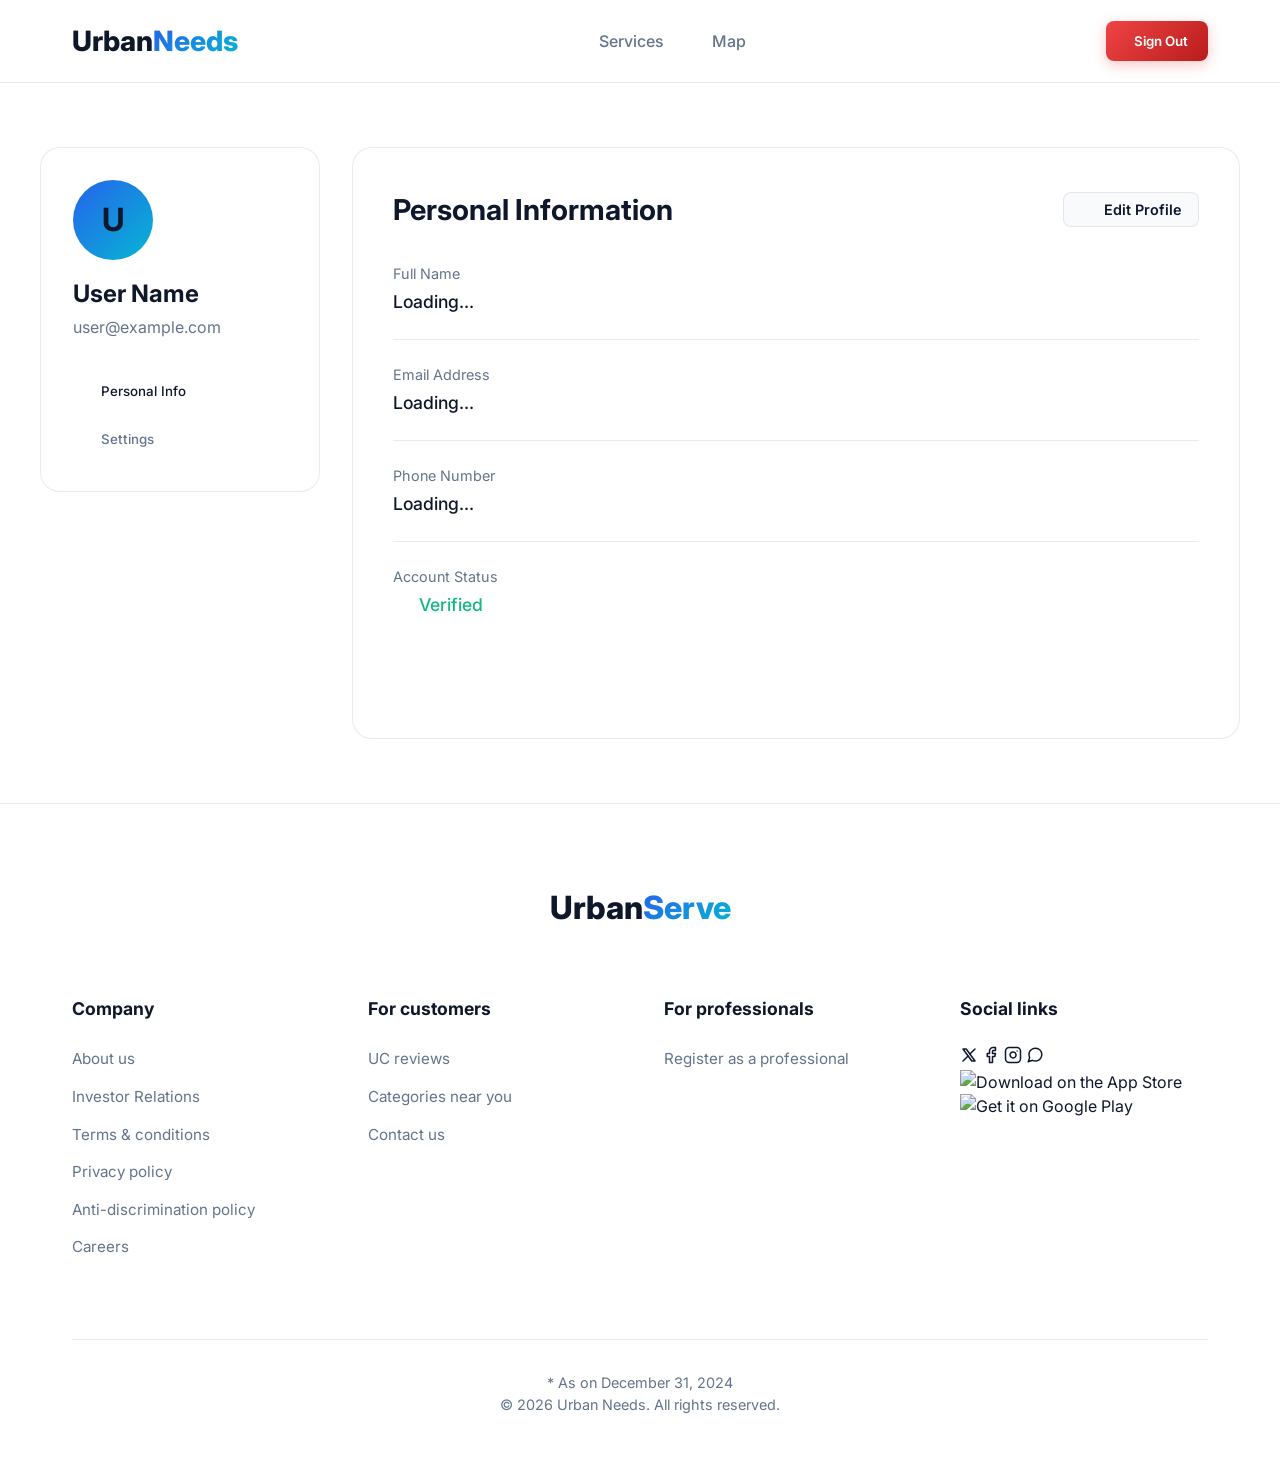
==== dashboard.html @ 0c3d7941 "Add files via upload" ====
<!DOCTYPE html>
<html lang="en">

<head>
    <meta charset="UTF-8">
    <meta name="viewport" content="width=device-width, initial-scale=1.0">
    <title>My Profile | Urban Needs</title>

    <!-- Google Fonts -->
    <link rel="preconnect" href="https://fonts.googleapis.com">
    <link rel="preconnect" href="https://fonts.gstatic.com" crossorigin>
    <link href="https://fonts.googleapis.com/css2?family=Inter:wght@300;400;500;600;700;800&display=swap"
        rel="stylesheet">

    <!-- Icons (Lucide) -->
    <script src="https://unpkg.com/lucide@latest"></script>

    <link rel="stylesheet" href="styles.css">
    <style>
        .dashboard-container {
            display: grid;
            grid-template-columns: 280px 1fr;
            gap: 2rem;
            padding: 4rem 0;
            min-height: 80vh;
        }

        .sidebar {
            background: var(--bg-card);
            border: 1px solid var(--glass-border);
            border-radius: var(--border-radius-lg);
            padding: 2rem;
            height: fit-content;
        }

        .profile-avatar {
            width: 80px;
            height: 80px;
            border-radius: 50%;
            background: var(--gradient-primary);
            display: flex;
            align-items: center;
            justify-content: center;
            font-size: 2rem;
            font-weight: 700;
            margin-bottom: 1rem;
        }

        .sidebar-menu {
            margin-top: 2rem;
            display: flex;
            flex-direction: column;
            gap: 0.5rem;
        }

        .menu-item {
            padding: 0.75rem 1rem;
            border-radius: var(--border-radius-sm);
            color: var(--text-secondary);
            font-weight: 500;
            display: flex;
            align-items: center;
            gap: 0.75rem;
            transition: var(--transition-normal);
        }

        .menu-item:hover,
        .menu-item.active {
            background: rgba(255, 255, 255, 0.05);
            color: var(--text-primary);
        }

        .content-panel {
            background: var(--bg-card);
            border: 1px solid var(--glass-border);
            border-radius: var(--border-radius-lg);
            padding: 2.5rem;
        }

        .info-group {
            margin-bottom: 1.5rem;
            padding-bottom: 1.5rem;
            border-bottom: 1px solid var(--glass-border);
        }

        .info-label {
            color: var(--text-secondary);
            font-size: 0.9rem;
            margin-bottom: 0.25rem;
        }

        .info-value {
            font-size: 1.1rem;
            font-weight: 500;
        }

        @media (max-width: 768px) {
            .dashboard-container {
                grid-template-columns: 1fr;
            }
        }
    </style>
</head>

<body>
    <div id="page-transition" class="page-transition-overlay"></div>
    <!-- Navbar -->
    <nav class="navbar">
        <div class="container flex-between">
            <a href="index.html" class="logo">Urban<span class="text-gradient">Needs</span></a>
            <div class="nav-links">
                <a href="index.html#services" class="nav-link">Services</a>
                <a href="index.html#map-section" class="nav-link"><i data-lucide="map-pin"></i> Map</a>
            </div>
            <div class="actions">
                <button class="btn-danger" onclick="logout()"><i data-lucide="log-out"></i> <span>Sign
                        Out</span></button>
            </div>
        </div>
    </nav>

    <div class="container dashboard-container">
        <!-- Sidebar -->
        <aside class="sidebar">
            <div class="profile-avatar" id="avatar-initial">U</div>
            <h2 class="heading-2" id="profile-name" style="font-size: 1.5rem; margin-bottom:0.2rem;">User Name</h2>
            <p class="text-secondary" id="profile-email-small">user@example.com</p>

            <div class="sidebar-menu">
                <button class="menu-item active" id="menu-info"><i data-lucide="user"></i> Personal Info</button>
                <button class="menu-item" id="menu-settings"><i data-lucide="settings"></i> Settings</button>
            </div>
        </aside>

        <!-- Content -->
        <main class="content-panel">
            <!-- View Profile Section -->
            <div id="profile-view">
                <div class="flex-between" style="margin-bottom: 2rem; align-items: center;">
                    <h2 class="heading-2" style="font-size: 1.8rem; margin: 0;">Personal Information</h2>
                    <button class="btn-secondary" id="open-edit-btn" style="padding: 0.5rem 1rem; font-size: 0.9rem;">
                        <i data-lucide="edit-3" style="width: 16px;"></i> Edit Profile
                    </button>
                </div>

                <div class="info-group">
                    <div class="info-label">Full Name</div>
                    <div class="info-value" id="display-name">Loading...</div>
                </div>

                <div class="info-group">
                    <div class="info-label">Email Address</div>
                    <div class="info-value" id="display-email">Loading...</div>
                </div>

                <div class="info-group">
                    <div class="info-label">Phone Number</div>
                    <div class="info-value" id="display-phone">Loading...</div>
                </div>

                <div class="info-group" style="border: none;">
                    <div class="info-label">Account Status</div>
                    <div class="info-value" style="color: #10b981; display:flex; align-items:center; gap:0.5rem;">
                        <i data-lucide="check-circle" style="width: 18px;"></i> Verified
                    </div>
                </div>
            </div>

            <!-- Edit Profile Section -->
            <div id="settings-view" class="hidden">
                <h2 class="heading-2" style="font-size: 1.8rem; margin-bottom: 2rem;">Edit Profile</h2>
                <form id="edit-profile-form">
                    <div class="input-group" style="margin-bottom: 1.25rem;">
                        <label for="edit-name" class="info-label">Full Name</label>
                        <input type="text" id="edit-name" required>
                    </div>

                    <div class="input-group" style="margin-bottom: 1.25rem;">
                        <label for="edit-email" class="info-label">Email Address</label>
                        <input type="email" id="edit-email" required>
                    </div>

                    <div class="input-group" style="margin-bottom: 2rem;">
                        <label for="edit-phone" class="info-label">Phone Number</label>
                        <input type="tel" id="edit-phone" required pattern="[0-9]{10}" maxlength="10"
                            oninput="this.value = this.value.replace(/[^0-9]/g, '').slice(0, 10);"
                            placeholder="10-digit mobile number">
                    </div>

                    <div style="display: flex; gap: 1rem;">
                        <button type="submit" class="btn-primary">Save Changes</button>
                        <button type="button" class="btn-secondary" id="cancel-edit-btn">Cancel</button>
                    </div>
                </form>
            </div>

            <!-- My Bookings Section -->
            <div id="bookings-view" class="hidden">
                <h2 class="heading-2" style="font-size: 1.8rem; margin-bottom: 2rem;">My Bookings</h2>
                <div class="empty-state" style="text-align: center; padding: 4rem 2rem;">
                    <i data-lucide="calendar-x"
                        style="width: 48px; height: 48px; color: var(--text-secondary); margin-bottom: 1rem;"></i>
                    <p class="text-secondary">You have no upcoming or past bookings.</p>
                </div>
            </div>

            <!-- Saved Services Section -->
            <div id="saved-view" class="hidden">
                <h2 class="heading-2" style="font-size: 1.8rem; margin-bottom: 2rem;">Saved Services</h2>
                <div class="empty-state" style="text-align: center; padding: 4rem 2rem;">
                    <i data-lucide="heart"
                        style="width: 48px; height: 48px; color: var(--text-secondary); margin-bottom: 1rem;"></i>
                    <p class="text-secondary">You haven't saved any services yet.</p>
                </div>
            </div>

            <!-- App Settings Section -->
            <div id="app-settings-view" class="hidden">
                <h2 class="heading-2" style="font-size: 1.8rem; margin-bottom: 2rem;">App Settings</h2>
                <div class="info-group">
                    <div class="flex-between">
                        <div>
                            <div class="info-value">Push Notifications</div>
                            <div class="info-label">Stay updated on your booking status</div>
                        </div>
                        <input type="checkbox" checked style="width: 20px; height: 20px;">
                    </div>
                </div>
                <div class="info-group" style="border: none;">
                    <div class="flex-between">
                        <div>
                            <div class="info-value">Newsletter</div>
                            <div class="info-label">Receive offers and new service alerts</div>
                        </div>
                        <input type="checkbox" style="width: 20px; height: 20px;">
                    </div>
                </div>
            </div>
        </main>
    </div>

    <!-- Footer -->
    <footer class="footer">
        <div class="container">
            <div class="footer-logo-section">
                <a href="#" class="logo" style="font-size: 2rem;">Urban<span class="text-gradient">Serve</span></a>
            </div>

            <div class="footer-grid">
                <div class="footer-col">
                    <h4 class="footer-heading">Company</h4>
                    <ul class="footer-links">
                        <li><a href="#">About us</a></li>
                        <li><a href="#">Investor Relations</a></li>
                        <li><a href="#">Terms & conditions</a></li>
                        <li><a href="#">Privacy policy</a></li>
                        <li><a href="#">Anti-discrimination policy</a></li>
                        <li><a href="#">Careers</a></li>
                    </ul>
                </div>

                <div class="footer-col">
                    <h4 class="footer-heading">For customers</h4>
                    <ul class="footer-links">
                        <li><a href="#">UC reviews</a></li>
                        <li><a href="#">Categories near you</a></li>
                        <li><a href="#">Contact us</a></li>
                    </ul>
                </div>

                <div class="footer-col">
                    <h4 class="footer-heading">For professionals</h4>
                    <ul class="footer-links">
                        <li><a href="#">Register as a professional</a></li>
                    </ul>
                </div>

                <div class="footer-col">
                    <h4 class="footer-heading">Social links</h4>
                    <div class="social-icons">
                        <a href="#" class="social-icon" aria-label="Twitter">
                            <svg xmlns="http://www.w3.org/2000/svg" width="18" height="18" viewBox="0 0 24 24"
                                fill="none" stroke="currentColor" stroke-width="2" stroke-linecap="round"
                                stroke-linejoin="round">
                                <path d="M4 4l11.733 16h4.267l-11.733 -16z" />
                                <path d="M4 20l6.768 -6.768m2.46 -2.46l6.772 -6.772" />
                            </svg>
                        </a>
                        <a href="#" class="social-icon" aria-label="Facebook">
                            <svg xmlns="http://www.w3.org/2000/svg" width="18" height="18" viewBox="0 0 24 24"
                                fill="none" stroke="currentColor" stroke-width="2" stroke-linecap="round"
                                stroke-linejoin="round">
                                <path d="M18 2h-3a5 5 0 0 0-5 5v3H7v4h3v8h4v-8h3l1-4h-4V7a1 1 0 0 1 1-1h3z"></path>
                            </svg>
                        </a>
                        <a href="#" class="social-icon" aria-label="Instagram">
                            <svg xmlns="http://www.w3.org/2000/svg" width="18" height="18" viewBox="0 0 24 24"
                                fill="none" stroke="currentColor" stroke-width="2" stroke-linecap="round"
                                stroke-linejoin="round">
                                <rect x="2" y="2" width="20" height="20" rx="5" ry="5"></rect>
                                <path d="M16 11.37A4 4 0 1 1 12.63 8 4 4 0 0 1 16 11.37z"></path>
                                <line x1="17.5" y1="6.5" x2="17.51" y2="6.5"></line>
                            </svg>
                        </a>
                        <a href="#" class="social-icon" aria-label="WhatsApp">
                            <svg xmlns="http://www.w3.org/2000/svg" width="18" height="18" viewBox="0 0 24 24"
                                fill="none" stroke="currentColor" stroke-width="2" stroke-linecap="round"
                                stroke-linejoin="round">
                                <path
                                    d="M21 11.5a8.38 8.38 0 0 1-.9 3.8 8.5 8.5 0 0 1-7.6 4.7 8.38 8.38 0 0 1-3.8-.9L3 21l1.9-5.7a8.38 8.38 0 0 1-.9-3.8 8.5 8.5 0 0 1 4.7-7.6 8.38 8.38 0 0 1 3.8-.9h.5a8.48 8.48 0 0 1 8 8v.5z">
                                </path>
                            </svg>
                        </a>
                    </div>
                    <div class="app-links">
                        <img src="https://upload.wikimedia.org/wikipedia/commons/3/3c/Download_on_the_App_Store_Badge.svg"
                            alt="Download on the App Store" class="app-badge">
                        <img src="https://upload.wikimedia.org/wikipedia/commons/7/78/Google_Play_Store_badge_EN.svg"
                            alt="Get it on Google Play" class="app-badge">
                    </div>
                </div>
            </div>

            <div class="footer-bottom">
                <p>* As on December 31, 2024</p>
                <p>&copy; 2026 Urban Needs. All rights reserved.</p>
            </div>
        </div>
    </footer>

    <script src="dashboard.js?v=3.0"></script>
</body>

</html>
---- styles.css ----
:root {
  --bg-color: #ffffff;
  --bg-secondary: #f8fafc;
  --bg-card: #ffffff;
  --glass-border: rgba(0, 0, 0, 0.08);
  --text-primary: #0f172a;
  --text-secondary: #64748b;
  --accent-primary: #2563eb;
  --accent-secondary: #3b82f6;
  --gradient-primary: linear-gradient(135deg, var(--accent-primary) 0%, #06b6d4 100%);
  --border-radius-lg: 20px;
  --border-radius-md: 12px;
  --border-radius-sm: 8px;
  --shadow-card: 0 10px 30px -10px rgba(0, 0, 0, 0.08);
  --glass-backdrop: blur(16px);
  --transition-normal: 0.3s cubic-bezier(0.4, 0, 0.2, 1);
}

body.dark-mode {
  --bg-color: #0f172a;
  --bg-secondary: #1e293b;
  --bg-card: #1e293b;
  --glass-border: rgba(255, 255, 255, 0.1);
  --text-primary: #f8fafc;
  --text-secondary: #94a3b8;
  --shadow-card: 0 10px 30px -10px rgba(0, 0, 0, 0.5);
}

* { margin: 0; padding: 0; box-sizing: border-box; }

body {
  font-family: 'Inter', system-ui, sans-serif;
  background-color: var(--bg-color);
  color: var(--text-primary);
  line-height: 1.5;
  transition: background-color 0.4s ease, color 0.4s ease;
  overflow-x: hidden; /* Prevent horizontal scroll globally */
  width: 100%;
}

a { text-decoration: none; color: inherit; }
button { cursor: pointer; border: none; background: none; font-family: inherit; }

.container { max-width: 1200px; margin: 0 auto; padding: 0 2rem; }
.flex-between { display: flex; align-items: center; justify-content: space-between; }
.grid-auto { display: grid; grid-template-columns: repeat(auto-fill, minmax(320px, 1fr)); gap: 2rem; }
.text-gradient { background: var(--gradient-primary); -webkit-background-clip: text; -webkit-text-fill-color: transparent; }
.text-secondary { color: var(--text-secondary); }
.bg-secondary { background-color: var(--bg-secondary); }
.heading-1 { font-size: clamp(3rem, 6vw, 4.5rem); font-weight: 800; line-height: 1.1; margin-bottom: 1.5rem; }
.heading-2 { font-size: clamp(2rem, 4vw, 2.8rem); font-weight: 700; margin-bottom: 0.5rem; }
.section { padding: 6rem 0; }
.section-header { text-align: center; margin-bottom: 4rem; }
.hidden { display: none !important; }

/* Buttons */
.btn-primary {
  background: var(--gradient-primary); color: white; padding: 0.875rem 1.75rem;
  border-radius: var(--border-radius-sm); font-weight: 600; display: flex; align-items: center; gap: 0.5rem;
  transition: var(--transition-normal); box-shadow: 0 4px 14px rgba(37, 99, 235, 0.39);
}
.btn-primary:hover { transform: translateY(-2px); box-shadow: 0 6px 20px rgba(37, 99, 235, 0.5); }

.btn-danger {
  background: linear-gradient(135deg, #ef4444 0%, #b91c1c 100%);
  color: white; padding: 0.75rem 1.25rem;
  border-radius: var(--border-radius-sm); font-weight: 600; display: flex; align-items: center; gap: 0.5rem;
  transition: var(--transition-normal); box-shadow: 0 4px 14px rgba(239, 68, 68, 0.3);
}
.btn-danger:hover { transform: translateY(-2px); box-shadow: 0 6px 20px rgba(239, 68, 68, 0.4); }

.btn-secondary {
  background: var(--bg-secondary); color: var(--text-primary); padding: 0.75rem 1.25rem;
  border-radius: var(--border-radius-sm); font-weight: 600; display: flex; align-items: center; gap: 0.5rem;
  border: 1px solid var(--glass-border); transition: var(--transition-normal);
}
.btn-secondary:hover { background: var(--glass-border); }

.icon-btn { color: var(--text-secondary); display: flex; align-items: center; justify-content: center; transition: 0.3s; }
.icon-btn:hover { color: var(--text-primary); }

/* Navbar */
.navbar {
  position: sticky; top: 0; z-index: 100;
  background: rgba(var(--bg-color), 0.85); backdrop-filter: var(--glass-backdrop);
  border-bottom: 1px solid var(--glass-border); padding: 1.25rem 0;
  transition: background-color 0.4s ease, border-color 0.4s ease;
}
.logo { font-size: 1.75rem; font-weight: 800; }
.nav-links { display: flex; gap: 2.5rem; align-items: center; }
.nav-link { color: var(--text-secondary); font-weight: 500; display: flex; align-items: center; gap: 0.5rem; }
.nav-link:hover { color: var(--text-primary); }
.actions { display: flex; gap: 1.5rem; align-items: center; }

/* Hero */
.hero { padding: 8rem 0 6rem; min-height: 80vh; display: flex; align-items: center; }
.hero-content { text-align: center; max-width: 900px; margin: 0 auto; }
.hero-subtitle { font-size: 1.25rem; color: var(--text-secondary); margin-bottom: 4rem; max-width: 600px; margin-left: auto; margin-right: auto; }

/* Search Card */
.smart-search-card {
  background: var(--bg-card); border: 1px solid var(--glass-border); border-radius: var(--border-radius-lg);
  padding: 2rem; box-shadow: var(--shadow-card);
  transition: background-color 0.4s ease, border-color 0.4s ease;
}
.search-grid { display: grid; grid-template-columns: 1fr 1fr auto; gap: 1.5rem; align-items: flex-end; }
.input-group { text-align: left; display: flex; flex-direction: column; gap: 0.5rem; }
.input-group label { font-size: 0.9rem; font-weight: 500; color: var(--text-secondary); }
.input-group select, .input-group input {
  width: 100%; background: var(--bg-secondary); border: 1px solid var(--glass-border);
  color: var(--text-primary); padding: 1rem 1.25rem; border-radius: var(--border-radius-sm); font-size: 1rem;
}
.search-submit { height: 54px; justify-content: center; }

/* Service Card */
.service-card {
  background: var(--bg-card); border: 1px solid var(--glass-border); border-radius: var(--border-radius-lg);
  overflow: hidden; transition: var(--transition-normal); box-shadow: var(--shadow-card); display: flex; flex-direction: column;
}
.service-card:hover { transform: translateY(-8px); border-color: var(--accent-primary); }
.card-image { position: relative; height: 200px; overflow: hidden; }
.card-image img { width: 100%; height: 100%; object-fit: cover; transition: var(--transition-normal); }
.service-card:hover .card-image img { transform: scale(1.05); }

.fav-btn {
    position: absolute; top: 1rem; right: 1rem;
    width: 36px; height: 36px; border-radius: 50%;
    background: rgba(255, 255, 255, 0.9);
    display: flex; align-items: center; justify-content: center;
    color: #94a3b8; box-shadow: 0 2px 10px rgba(0,0,0,0.1);
    transition: 0.3s cubic-bezier(0.175, 0.885, 0.32, 1.275); z-index: 5;
}
.fav-btn:hover { transform: scale(1.1); background: white; }
.fav-btn.active { color: #ef4444; animation: favPop 0.4s ease; }
.fav-btn.active svg, .fav-btn.active i { fill: #ef4444 !important; }
.fav-btn i { transition: all 0.3s ease; width: 20px; height: 20px; }

@keyframes favPop {
    0% { transform: scale(1); }
    50% { transform: scale(1.4); }
    100% { transform: scale(1.1); }
}

.card-content { padding: 1.5rem; flex-grow: 1; display: flex; flex-direction: column; }
.card-title { font-size: 1.25rem; margin-bottom: 0.5rem; }
.card-rating { display: flex; align-items: center; gap: 0.4rem; font-size: 0.9rem; font-weight: 600; margin-bottom: 1rem; }
.card-rating i { color: var(--accent-secondary); }
.card-location { display: flex; align-items: center; gap: 0.5rem; color: var(--text-secondary); font-size: 0.9rem; margin-bottom: 1.5rem; }
.card-footer { margin-top: auto; display: flex; justify-content: space-between; align-items: center; padding-top: 1.25rem; border-top: 1px solid var(--glass-border); }
.card-price { font-size: 0.9rem; color: var(--text-secondary); }
.card-price span { font-size: 1.25rem; font-weight: 700; color: var(--text-primary); }
.book-btn { background: rgba(37, 99, 235, 0.05); border: 1px solid var(--accent-primary); color: var(--accent-primary); padding: 0.5rem 1.25rem; border-radius: var(--border-radius-sm); font-weight: 500; }
.service-card:hover .book-btn { background: var(--gradient-primary); color: white; }

/* Map */
.map-container { height: 500px; width: 100%; border-radius: var(--border-radius-lg); border: 1px solid var(--glass-border); z-index: 1; }

/* Search Overlay */
.search-overlay {
  position: fixed; inset: 0; z-index: 3000; background: rgba(255, 255, 255, 0.92); backdrop-filter: blur(20px);
  display: flex; align-items: flex-start; justify-content: center; padding-top: 10vh; transition: opacity 0.25s ease;
}
body.dark-mode .search-overlay { background: rgba(15, 23, 42, 0.92); }
.search-overlay.hidden { opacity: 0; pointer-events: none; }
.search-overlay-inner { width: 100%; max-width: 680px; padding: 0 1.5rem; }
.search-bar-wrap { display: flex; align-items: center; gap: 1rem; background: var(--bg-card); border: 1.5px solid var(--accent-primary); border-radius: var(--border-radius-lg); padding: 1rem 1.5rem; }
.search-overlay-input { flex: 1; border: none; background: transparent; font-size: 1.2rem; color: var(--text-primary); outline: none; }
.search-results { margin-top: 1rem; display: flex; flex-direction: column; gap: 0.75rem; max-height: 60vh; overflow-y: auto; }
.search-result-item { display: flex; align-items: center; gap: 1rem; background: var(--bg-card); border: 1px solid var(--glass-border); border-radius: var(--border-radius-md); padding: 0.875rem 1.25rem; cursor: pointer; transition: 0.2s; }
.search-result-item:hover { border-color: var(--accent-primary); transform: translateX(4px); }
.search-result-img { width: 56px; height: 56px; border-radius: var(--border-radius-sm); object-fit: cover; }
.search-result-info { flex: 1; }
.search-result-name { font-weight: 600; font-size: 1rem; }

/* Auth Modal */
.modal-overlay { position: fixed; inset: 0; background: rgba(255,255,255,0.85); backdrop-filter: blur(16px); display: flex; align-items: center; justify-content: center; z-index: 2000; transition: 0.3s; }
body.dark-mode .modal-overlay { background: rgba(15,23,42,0.85); }
.modal-overlay.hidden { opacity: 0; pointer-events: none; }
.modal-container { background: var(--bg-card); border: 1px solid var(--glass-border); border-radius: var(--border-radius-lg); padding: 2.5rem; width: 100%; max-width: 450px; position: relative; }
.modal-close { position: absolute; top: 1.5rem; right: 1.5rem; }
.auth-tabs { display: flex; margin-bottom: 2rem; border-bottom: 1px solid var(--glass-border); }
.auth-tab { flex: 1; padding: 1rem; font-size: 1.1rem; font-weight: 600; color: var(--text-secondary); border-bottom: 2px solid transparent; transition: 0.3s; }
.auth-tab.active { color: var(--accent-primary); border-bottom-color: var(--accent-primary); }
.auth-form { display: none; }
.auth-form.active { display: block; }

/* Categories Scroller */
.categories-scroll { display: flex; gap: 1rem; overflow-x: auto; padding-bottom: 1rem; scrollbar-width: none; }
.categories-scroll::-webkit-scrollbar { display: none; }
.category-pill { display: flex; align-items: center; gap: 0.5rem; padding: 0.75rem 1.25rem; border-radius: 100px; background: var(--bg-card); border: 1px solid var(--glass-border); color: var(--text-primary); font-weight: 500; white-space: nowrap; transition: 0.2s; }
.category-pill:hover, .category-pill.active { border-color: var(--accent-primary); background: rgba(37, 99, 235, 0.05); color: var(--accent-primary); }
.category-pill i { width: 18px; height: 18px; }

/* Offers Section */
.offers-grid { display: grid; grid-template-columns: repeat(auto-fit, minmax(300px, 1fr)); gap: 2rem; }
.offer-card { border-radius: var(--border-radius-lg); padding: 2.5rem 2rem; position: relative; overflow: hidden; display: flex; align-items: center; box-shadow: var(--shadow-card); transition: transform 0.3s; }
.offer-card:hover { transform: translateY(-5px); }
.offer-content { position: relative; z-index: 2; max-width: 80%; }

/* Booking Modal */
.time-slots { display: grid; grid-template-columns: 1fr 1fr; gap: 1rem; }
.time-slot { padding: 0.875rem; border: 1px solid var(--glass-border); border-radius: var(--border-radius-sm); background: var(--bg-secondary); color: var(--text-primary); font-weight: 500; transition: 0.2s; }
.time-slot:hover, .time-slot.selected { border-color: var(--accent-primary); background: rgba(37, 99, 235, 0.05); color: var(--accent-primary); }

.success-icon-wrap {
    width: 120px; height: 120px; margin: 0 auto 2rem;
    background: #10b981; border-radius: 50%;
    display: flex; align-items: center; justify-content: center;
    box-shadow: 0 0 0 0 rgba(16, 185, 129, 0.4);
    animation: gpayPulse 2s infinite, gpayPop 0.8s cubic-bezier(0.34, 1.56, 0.64, 1) forwards;
    position: relative;
}
.success-icon-wrap i { color: white; width: 70px; height: 70px; transform: scale(0); animation: gpayCheck 0.5s 0.4s cubic-bezier(0.34, 1.56, 0.64, 1) forwards; }

.success-bg-glow {
    position: absolute; width: 100%; height: 100%;
    background: rgba(16, 185, 129, 0.2);
    border-radius: 50%; z-index: -1;
    animation: gpayGlow 2s infinite;
}

@keyframes gpayPulse {
    0% { box-shadow: 0 0 0 0 rgba(16, 185, 129, 0.6); }
    70% { box-shadow: 0 0 0 30px rgba(16, 185, 129, 0); }
    100% { box-shadow: 0 0 0 0 rgba(16, 185, 129, 0); }
}
@keyframes gpayPop {
    0% { transform: scale(0.5); opacity: 0; }
    100% { transform: scale(1); opacity: 1; }
}
@keyframes gpayCheck {
    0% { transform: scale(0) rotate(-45deg); }
    100% { transform: scale(1) rotate(0deg); }
}
@keyframes gpayGlow {
    0%, 100% { transform: scale(1); opacity: 0.5; }
    50% { transform: scale(1.5); opacity: 0; }
}

/* Footer Styles */
.footer { padding: 5rem 0 3rem; background: var(--bg-card); border-top: 1px solid var(--glass-border); }
.footer-logo-section { text-align: center; margin-bottom: 4rem; }
.footer-grid { display: grid; grid-template-columns: repeat(auto-fit, minmax(200px, 1fr)); gap: 3rem; }
.footer-heading { font-size: 1.1rem; font-weight: 700; margin-bottom: 1.5rem; color: var(--text-primary); }
.footer-links { list-style: none; display: flex; flex-direction: column; gap: 0.8rem; }
.footer-links a { color: var(--text-secondary); transition: 0.2s; font-size: 0.95rem; }
.footer-links a:hover { color: var(--accent-primary); transform: translateX(5px); display: inline-block; }
.footer-bottom { margin-top: 5rem; padding-top: 2rem; border-top: 1px solid var(--glass-border); text-align: center; color: var(--text-secondary); font-size: 0.9rem; }

/* Responsive */
@media (max-width: 992px) {
  .container { padding: 0 1.5rem; }
  .search-grid { grid-template-columns: 1fr; }
  .nav-links { display: none; }
}

@media (max-width: 768px) {
  .heading-1 { font-size: 2rem; }
  .heading-2 { font-size: 1.6rem; }
  .hero { padding: 3rem 0; text-align: center; }
  .hero-subtitle { font-size: 1rem; margin-bottom: 2rem; }
  
  .smart-search-card { padding: 1.5rem; }
  .search-grid { grid-template-columns: 1fr; gap: 1rem; }
  .input-group label { font-size: 0.85rem; }
  .search-submit { width: 100%; height: 50px; }

  .navbar { padding: 0.75rem 0; }
  .logo { font-size: 1.3rem; }
  .actions { gap: 0.5rem; }
  
  .grid-auto { grid-template-columns: 1fr; gap: 1.5rem; }
  .categories-scroll { margin: 0 -1.5rem; padding: 0.5rem 1.5rem 1.5rem; }
  
  .offers-grid { grid-template-columns: 1fr; gap: 1.25rem; }
  .offer-card { padding: 1.5rem; }
  .offer-card h3 { font-size: 1.6rem; }
  
  /* Modals Fix for Mobile */
  .modal-container { width: 90%; max-width: 90vw; padding: 1.5rem; margin: auto; }
  .booking-container { max-height: 90vh; overflow-y: auto; }
  .time-slots { grid-template-columns: 1fr 1fr; gap: 0.5rem; }
  
  .search-overlay-inner { width: 95%; padding: 0 1rem; }
  .search-bar-wrap { padding: 0.75rem 1rem; }
  .search-overlay-input { font-size: 1rem; }
  
  .map-container { height: 300px; }

  /* Dashboard Mobile */
  .dashboard-container { grid-template-columns: 1fr; gap: 1.5rem; padding: 2rem 0; }
  .sidebar { padding: 1.5rem; text-align: center; }
  .profile-avatar { margin: 0 auto 1rem; }
  .sidebar-menu { flex-direction: row; overflow-x: auto; padding-bottom: 0.5rem; scrollbar-width: none; }
  .sidebar-menu::-webkit-scrollbar { display: none; }
  .menu-item { white-space: nowrap; padding: 0.6rem 1rem; font-size: 0.9rem; }
  .content-panel { padding: 1.5rem; }

  #logout-btn { padding: 0.5rem 0.8rem; font-size: 0.8rem; gap: 0.3rem; }
  #logout-btn span { display: none; }

  .footer { padding: 3rem 0 2rem; }
  .footer-grid { grid-template-columns: repeat(3, 1fr); text-align: left; gap: 1rem; }
  .footer-logo-section { margin-bottom: 2rem; text-align: left; }
  .footer-bottom { margin-top: 3rem; padding-top: 1.5rem; text-align: left; }
}

@media (max-width: 480px) {
  .heading-1 { font-size: 1.8rem; }
  .heading-2 { font-size: 1.4rem; }
  .logo { font-size: 1.2rem; }
  .hero { padding: 2rem 0; }
}

/* Final Polish & Global Utilities */
.hidden { display: none !important; }

body.dark-mode .sidebar { background: var(--bg-card); border-right: 1px solid var(--glass-border); }
body.dark-mode .menu-item:hover { background: rgba(255, 255, 255, 0.05); }
body.dark-mode .info-group { border-color: rgba(255, 255, 255, 0.1); }
body.dark-mode input, body.dark-mode select { background: var(--bg-secondary); border-color: var(--glass-border); color: var(--text-primary); }
body.dark-mode .modal-container { background: var(--bg-card); border-color: var(--glass-border); }

/* Loading Overlay */
#loading-overlay {
    position: fixed; top: 0; left: 0; width: 100%; height: 100%;
    background: var(--bg-primary); z-index: 9999;
    display: flex; align-items: center; justify-content: center;
    transition: opacity 1s cubic-bezier(0.4, 0, 0.2, 1), visibility 1s;
    backdrop-filter: blur(20px);
}
#loading-overlay.fade-out { 
    opacity: 0; 
    visibility: hidden; 
    pointer-events: none; 
}

.loader-content { text-align: center; }
.loader-spinner {
    width: 60px; height: 60px; margin: 0 auto 1.5rem;
    border: 4px solid var(--glass-border);
    border-top: 4px solid var(--accent-primary);
    border-radius: 50%;
    animation: spin 1s linear infinite;
}
.loader-text {
    font-size: 2rem; font-weight: 800; letter-spacing: -1px;
    background: var(--gradient-primary); -webkit-background-clip: text; -webkit-text-fill-color: transparent;
    animation: pulse 2s infinite;
}

@keyframes spin { 0% { transform: rotate(0deg); } 100% { transform: rotate(360deg); } }

/* Notifications */
#notification-container {
    position: fixed; top: 2rem; right: 2rem; z-index: 10000;
    display: flex; flex-direction: column; gap: 1rem;
}
.welcome-toast {
    background: var(--bg-card); border: 1px solid var(--glass-border);
    padding: 1rem 2rem; border-radius: var(--border-radius-md);
    box-shadow: var(--shadow-lg); backdrop-filter: blur(20px);
    display: flex; align-items: center; gap: 1rem;
    transform: translateX(120%); transition: transform 0.5s cubic-bezier(0.175, 0.885, 0.32, 1.275);
}
.welcome-toast.show { transform: translateX(0); }
.welcome-toast i { color: var(--accent-primary); }

/* --- MOBILE RESPONSIVENESS (PHONES) --- */
@media (max-width: 768px) {
    /* Navbar Polish */
    .navbar .container { padding: 0.5rem 1rem; }
    .nav-links { display: none; } /* Hide secondary links */
    .actions { gap: 0.5rem; }
    .actions .icon-btn:not(#theme-toggle) { display: none; } /* Hide extra icons to save space */
    .btn-primary { padding: 0.6rem 1rem; font-size: 0.9rem; }

    /* Hero Polish */
    .hero { padding: 4rem 0 2rem; min-height: auto; }
    .heading-1 { font-size: 2.25rem !important; line-height: 1.2; }
    .hero-subtitle { font-size: 1rem; margin-bottom: 2rem; }

    /* Search Card Polish */
    .smart-search-card { padding: 1.5rem; margin: 0 1rem; }
    .search-grid { grid-template-columns: 1fr; gap: 1rem; }
    .search-btn-hero { width: 100%; margin-top: 1rem; }

    /* Notification Polish */
    #notification-container {
        top: auto; bottom: 2rem; left: 1rem; right: 1rem;
        align-items: center;
    }
    .welcome-toast {
        width: 100%; max-width: none;
        transform: translateY(150%);
        padding: 0.75rem 1rem;
    }
    .welcome-toast.show { transform: translateY(0); }

    /* Modal Polish */
    .modal-content { width: 95%; padding: 1.5rem; margin: 10% auto; }
    .booking-step h4 { font-size: 1.25rem; }

    /* Service Cards Polish */
    .services-grid { grid-template-columns: 1fr; gap: 1.5rem; }
    .container { padding: 0 1.25rem; }

    /* Dashboard Mobile Polish */
    .dashboard-container { flex-direction: column; padding: 1rem; }
    .dashboard-sidebar { width: 100%; margin-bottom: 2rem; border-right: none; border-bottom: 1px solid var(--glass-border); padding-bottom: 1rem; }
    .sidebar-menu { 
        display: flex; overflow-x: auto; gap: 1rem; padding-bottom: 0.5rem; 
        scroll-behavior: smooth; -webkit-overflow-scrolling: touch; 
    }
    .menu-item { margin-bottom: 0; white-space: nowrap; padding: 0.5rem 1rem; }
    .dashboard-content { padding: 0; }
    .profile-header { flex-direction: column; text-align: center; gap: 1.5rem; }
    .profile-info { align-items: center; }

    /* Faster Transitions for Mobile Snappiness */
    .page-transition-overlay { transition-duration: 0.3s; }
    .modal-content { transition-duration: 0.3s; }
}

html { scroll-behavior: smooth; }

/* Page Transition Overlay */
.page-transition-overlay {
    position: fixed; top: 0; left: 0; width: 100%; height: 100%;
    background: var(--bg-primary); z-index: 10001;
    opacity: 0; visibility: hidden;
    transition: opacity 0.5s ease, visibility 0.5s;
}
.page-transition-overlay.active { opacity: 1; visibility: visible; }

/* Enhanced Modal Animations */
.modal {
    transition: opacity 0.4s ease, visibility 0.4s;
    backdrop-filter: blur(0px);
}
.modal.active { backdrop-filter: blur(10px); }

.modal-content {
    transform: translateY(20px) scale(0.95);
    transition: transform 0.4s cubic-bezier(0.175, 0.885, 0.32, 1.275), opacity 0.4s;
}
.modal:not(.hidden) .modal-content {
    transform: translateY(0) scale(1);
    opacity: 1;
}

/* Fluid Hover Effects */
.btn-primary, .icon-btn, .service-card, .menu-item {
    transition: all 0.3s cubic-bezier(0.4, 0, 0.2, 1);
}

/* Landing Page Animations */
.reveal {
    opacity: 0;
    transform: translateY(30px);
    transition: opacity 1.2s cubic-bezier(0.4, 0, 0.2, 1), transform 1.2s cubic-bezier(0.4, 0, 0.2, 1);
}
.reveal.active {
    opacity: 1;
    transform: translateY(0);
}

.stagger-1 { transition-delay: 0.2s; }
.stagger-2 { transition-delay: 0.4s; }
.stagger-3 { transition-delay: 0.6s; }
.stagger-4 { transition-delay: 0.8s; }
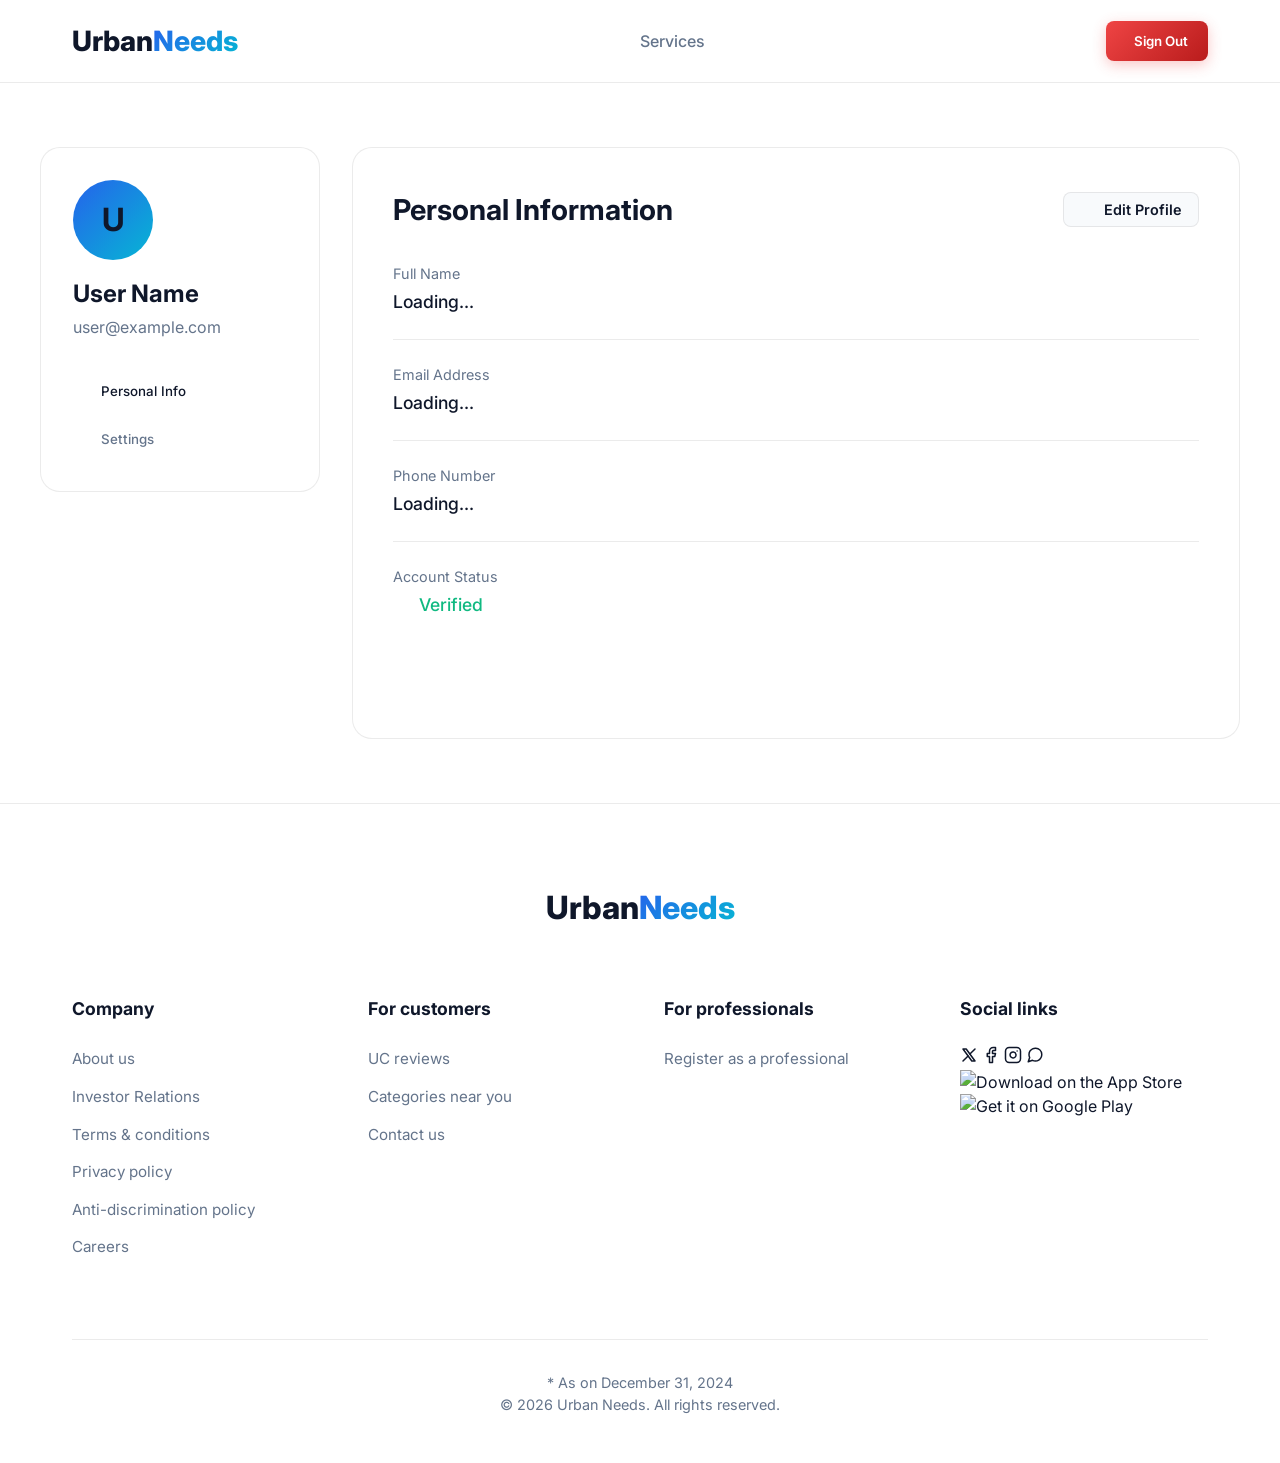
==== commit 30d5c742: "Add files via upload" ====
--- a/dashboard.html
+++ b/dashboard.html
@@ -110,7 +110,6 @@
             <a href="index.html" class="logo">Urban<span class="text-gradient">Needs</span></a>
             <div class="nav-links">
                 <a href="index.html#services" class="nav-link">Services</a>
-                <a href="index.html#map-section" class="nav-link"><i data-lucide="map-pin"></i> Map</a>
             </div>
             <div class="actions">
                 <button class="btn-danger" onclick="logout()"><i data-lucide="log-out"></i> <span>Sign
@@ -243,7 +242,7 @@
     <footer class="footer">
         <div class="container">
             <div class="footer-logo-section">
-                <a href="#" class="logo" style="font-size: 2rem;">Urban<span class="text-gradient">Serve</span></a>
+                <a href="#" class="logo" style="font-size: 2rem;">Urban<span class="text-gradient">Needs</span></a>
             </div>
 
             <div class="footer-grid">
--- a/styles.css
+++ b/styles.css
@@ -152,8 +152,6 @@
 .book-btn { background: rgba(37, 99, 235, 0.05); border: 1px solid var(--accent-primary); color: var(--accent-primary); padding: 0.5rem 1.25rem; border-radius: var(--border-radius-sm); font-weight: 500; }
 .service-card:hover .book-btn { background: var(--gradient-primary); color: white; }
 
-/* Map */
-.map-container { height: 500px; width: 100%; border-radius: var(--border-radius-lg); border: 1px solid var(--glass-border); z-index: 1; }
 
 /* Search Overlay */
 .search-overlay {
@@ -285,7 +283,6 @@
   .search-bar-wrap { padding: 0.75rem 1rem; }
   .search-overlay-input { font-size: 1rem; }
   
-  .map-container { height: 300px; }
 
   /* Dashboard Mobile */
   .dashboard-container { grid-template-columns: 1fr; gap: 1.5rem; padding: 2rem 0; }
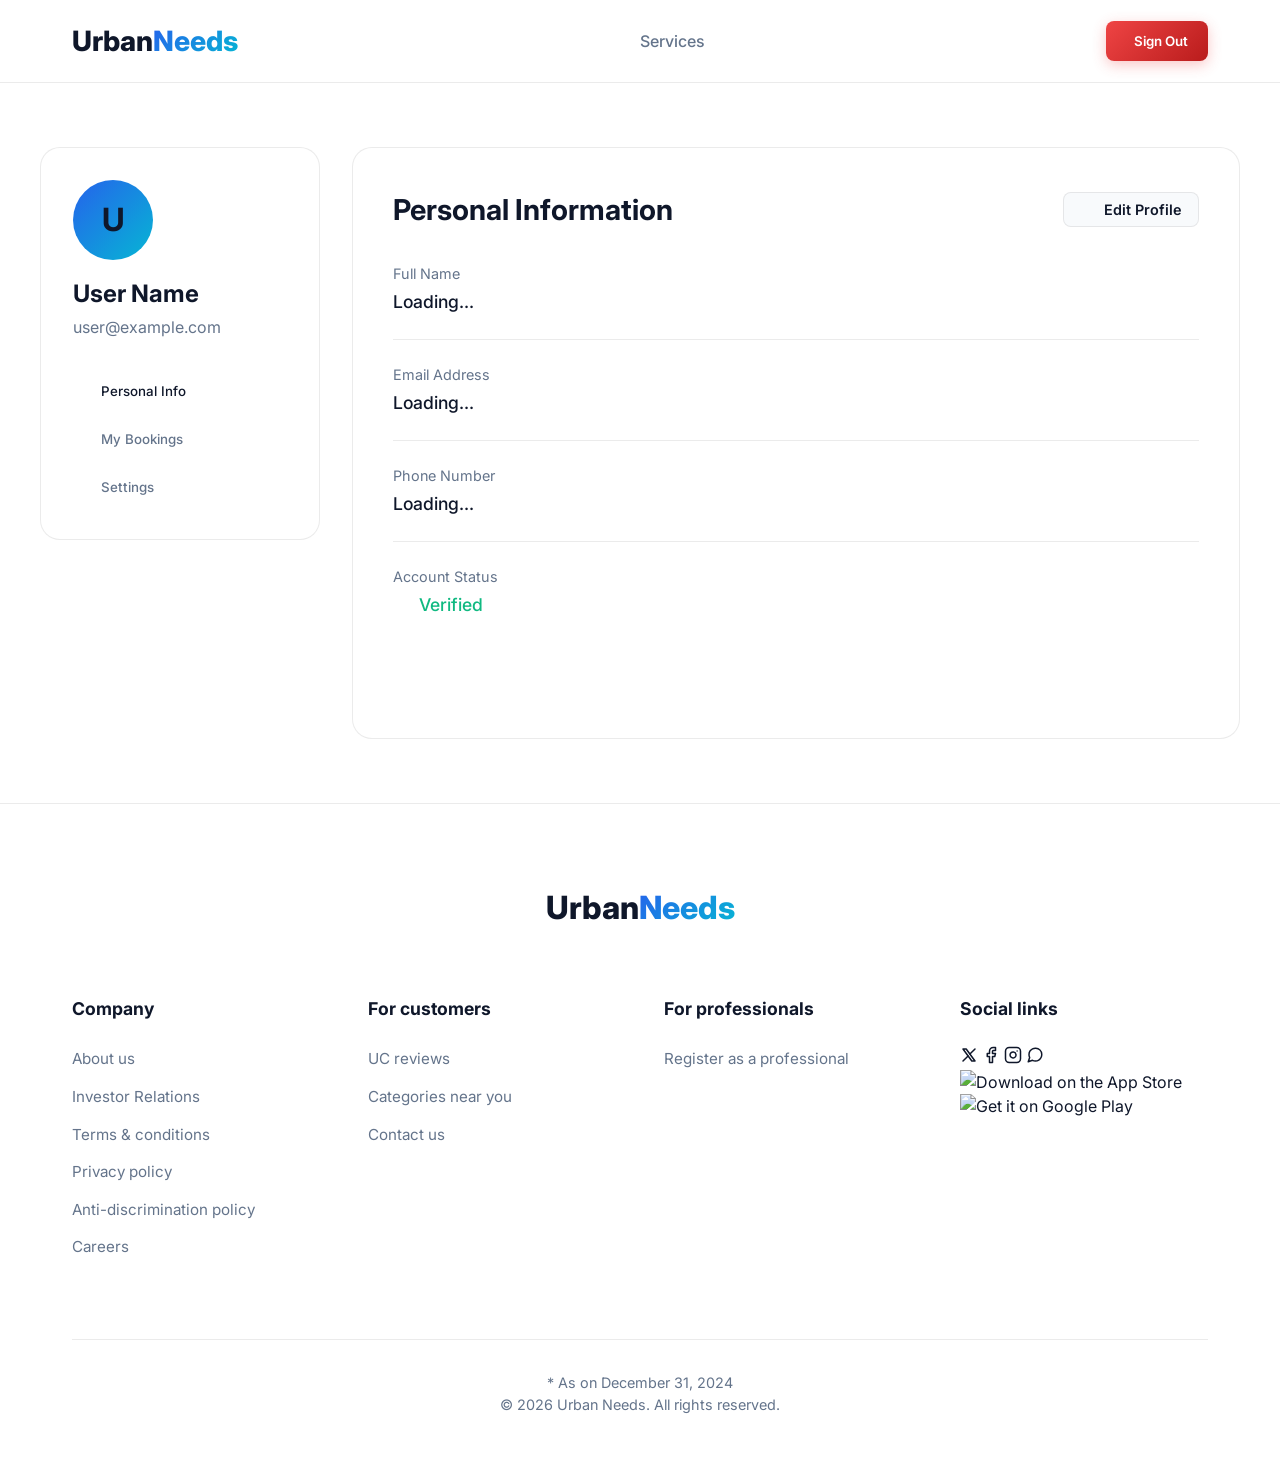
==== commit c4015533: "Add files via upload" ====
--- a/dashboard.html
+++ b/dashboard.html
@@ -94,6 +94,29 @@
             font-weight: 500;
         }
 
+        .booking-card {
+            background: var(--bg-secondary);
+            border: 1px solid var(--glass-border);
+            border-radius: var(--border-radius-md);
+            padding: 1.5rem;
+            margin-bottom: 1rem;
+            display: flex;
+            justify-content: space-between;
+            align-items: center;
+            transition: var(--transition-normal);
+        }
+        .booking-card:hover { border-color: var(--accent-primary); transform: translateX(5px); }
+        .booking-info h4 { margin: 0; font-size: 1.1rem; }
+        .booking-info p { margin: 0.25rem 0 0; font-size: 0.9rem; color: var(--text-secondary); display: flex; align-items: center; gap: 0.4rem; }
+        .booking-status {
+            padding: 0.25rem 0.75rem;
+            border-radius: 100px;
+            font-size: 0.8rem;
+            font-weight: 700;
+            background: rgba(16, 185, 129, 0.1);
+            color: #10b981;
+        }
+
         @media (max-width: 768px) {
             .dashboard-container {
                 grid-template-columns: 1fr;
@@ -127,6 +150,7 @@
 
             <div class="sidebar-menu">
                 <button class="menu-item active" id="menu-info"><i data-lucide="user"></i> Personal Info</button>
+                <button class="menu-item" id="menu-bookings"><i data-lucide="calendar"></i> My Bookings</button>
                 <button class="menu-item" id="menu-settings"><i data-lucide="settings"></i> Settings</button>
             </div>
         </aside>
--- a/styles.css
+++ b/styles.css
@@ -122,6 +122,18 @@
 .card-image img { width: 100%; height: 100%; object-fit: cover; transition: var(--transition-normal); }
 .service-card:hover .card-image img { transform: scale(1.05); }
 
+.quality-badge {
+    position: absolute; top: 1rem; left: 1rem;
+    padding: 0.25rem 0.75rem; border-radius: 4px;
+    font-size: 0.7rem; font-weight: 700; text-transform: uppercase;
+    z-index: 10; color: white;
+    box-shadow: 0 2px 8px rgba(0,0,0,0.2);
+}
+.quality-badge.budget { background: #64748b; }
+.quality-badge.standard { background: #2563eb; }
+.quality-badge.premium { background: #8b5cf6; }
+.quality-badge.luxury { background: linear-gradient(45deg, #f59e0b, #d97706); }
+
 .fav-btn {
     position: absolute; top: 1rem; right: 1rem;
     width: 36px; height: 36px; border-radius: 50%;
@@ -200,40 +212,38 @@
 .time-slot { padding: 0.875rem; border: 1px solid var(--glass-border); border-radius: var(--border-radius-sm); background: var(--bg-secondary); color: var(--text-primary); font-weight: 500; transition: 0.2s; }
 .time-slot:hover, .time-slot.selected { border-color: var(--accent-primary); background: rgba(37, 99, 235, 0.05); color: var(--accent-primary); }
 
-.success-icon-wrap {
-    width: 120px; height: 120px; margin: 0 auto 2rem;
-    background: #10b981; border-radius: 50%;
-    display: flex; align-items: center; justify-content: center;
-    box-shadow: 0 0 0 0 rgba(16, 185, 129, 0.4);
-    animation: gpayPulse 2s infinite, gpayPop 0.8s cubic-bezier(0.34, 1.56, 0.64, 1) forwards;
-    position: relative;
-}
-.success-icon-wrap i { color: white; width: 70px; height: 70px; transform: scale(0); animation: gpayCheck 0.5s 0.4s cubic-bezier(0.34, 1.56, 0.64, 1) forwards; }
-
-.success-bg-glow {
-    position: absolute; width: 100%; height: 100%;
-    background: rgba(16, 185, 129, 0.2);
-    border-radius: 50%; z-index: -1;
-    animation: gpayGlow 2s infinite;
-}
-
-@keyframes gpayPulse {
-    0% { box-shadow: 0 0 0 0 rgba(16, 185, 129, 0.6); }
-    70% { box-shadow: 0 0 0 30px rgba(16, 185, 129, 0); }
-    100% { box-shadow: 0 0 0 0 rgba(16, 185, 129, 0); }
-}
-@keyframes gpayPop {
-    0% { transform: scale(0.5); opacity: 0; }
-    100% { transform: scale(1); opacity: 1; }
-}
-@keyframes gpayCheck {
-    0% { transform: scale(0) rotate(-45deg); }
-    100% { transform: scale(1) rotate(0deg); }
-}
-@keyframes gpayGlow {
-    0%, 100% { transform: scale(1); opacity: 0.5; }
-    50% { transform: scale(1.5); opacity: 0; }
-}
+/* GPay Style Confirmation Animations */
+.gpay-confirm-container { text-align: center; padding: 1rem 0; }
+.success-ring-container { position: relative; width: 100px; height: 100px; margin: 0 auto 1.5rem; }
+.success-ring circle {
+    fill: none; stroke: #188038; stroke-width: 5; stroke-linecap: round;
+    transform-origin: center; stroke-dasharray: 315; stroke-dashoffset: 315;
+    animation: ring-draw 1.2s cubic-bezier(0.65, 0, 0.45, 1) forwards;
+}
+.success-checkmark {
+    position: absolute; top: 50%; left: 50%; transform: translate(-50%, -50%) scale(0);
+    color: #188038; width: 50px; height: 50px;
+    animation: check-pop 0.5s cubic-bezier(0.34, 1.56, 0.64, 1) 1s forwards;
+}
+@keyframes ring-draw { to { stroke-dashoffset: 0; } }
+@keyframes check-pop { to { transform: translate(-50%, -50%) scale(1); } }
+
+.payment-amount { font-size: 2.5rem; font-weight: 800; color: var(--text-primary); margin-bottom: 0.25rem; }
+.payment-status { color: #188038; font-weight: 700; font-size: 1.1rem; margin-bottom: 2rem; }
+
+.transaction-card {
+    background: var(--bg-secondary); border: 1px solid var(--glass-border);
+    border-radius: var(--border-radius-md); padding: 1.5rem; margin-bottom: 1.5rem;
+    text-align: left; opacity: 0; transform: translateY(10px);
+    animation: slide-up 0.5s ease forwards 1.5s;
+}
+.transaction-row { display: flex; justify-content: space-between; margin-bottom: 0.75rem; }
+.transaction-label { color: var(--text-secondary); font-size: 0.9rem; }
+.transaction-value { font-weight: 600; font-size: 0.9rem; color: var(--text-primary); }
+.thanks-message { font-size: 1.1rem; font-weight: 500; color: var(--text-secondary); margin-bottom: 1.5rem; opacity: 0; animation: fadeIn 0.5s forwards 2s; }
+
+@keyframes slide-up { to { opacity: 1; transform: translateY(0); } }
+@keyframes fadeIn { from { opacity: 0; } to { opacity: 1; } }
 
 /* Footer Styles */
 .footer { padding: 5rem 0 3rem; background: var(--bg-card); border-top: 1px solid var(--glass-border); }
@@ -395,7 +405,6 @@
     .welcome-toast.show { transform: translateY(0); }
 
     /* Modal Polish */
-    .modal-content { width: 95%; padding: 1.5rem; margin: 10% auto; }
     .booking-step h4 { font-size: 1.25rem; }
 
     /* Service Cards Polish */
@@ -416,7 +425,53 @@
 
     /* Faster Transitions for Mobile Snappiness */
     .page-transition-overlay { transition-duration: 0.3s; }
-    .modal-content { transition-duration: 0.3s; }
+    /* Modal Polish */
+    .modal-overlay { display: flex; align-items: center; justify-content: center; padding: 1rem; }
+    .modal-container { 
+        width: 94%; 
+        max-width: 450px; 
+        height: 90vh; 
+        max-height: 800px; 
+        margin: auto; 
+        border-radius: 24px; 
+        position: relative; 
+        bottom: auto; 
+        padding: 2rem 1.5rem;
+        transform: scale(0.9) translateY(20px);
+        opacity: 0;
+        transition: transform 0.4s cubic-bezier(0.34, 1.56, 0.64, 1), opacity 0.4s ease;
+        display: flex;
+        flex-direction: column;
+        overflow-y: auto;
+    }
+    .modal-overlay:not(.hidden) .modal-container {
+        transform: scale(1) translateY(0);
+        opacity: 1;
+    }
+    
+    .booking-step { flex: 1; display: flex; flex-direction: column; justify-content: center; }
+    .booking-step.hidden { display: none; }
+    
+    /* GPay Mobile Specifics */
+    .gpay-confirm-container { padding: 2rem 0; }
+    .payment-amount { font-size: 2rem; }
+    .transaction-card { padding: 1.25rem; border-radius: 1rem; margin-bottom: 1rem; }
+    .transaction-value { font-size: 0.85rem; }
+    .success-ring-container { width: 80px; height: 80px; }
+
+    /* Search Overlay Polish */
+    .search-overlay-inner {
+        transform: translateY(-20px);
+        transition: transform 0.3s ease;
+    }
+    .search-overlay:not(.hidden) .search-overlay-inner {
+        transform: translateY(0);
+    }
+}
+
+/* Smoothness Optimizations */
+.success-ring-container, .success-checkmark, .transaction-card, .thanks-message, .modal-container {
+    will-change: transform, opacity;
 }
 
 html { scroll-behavior: smooth; }
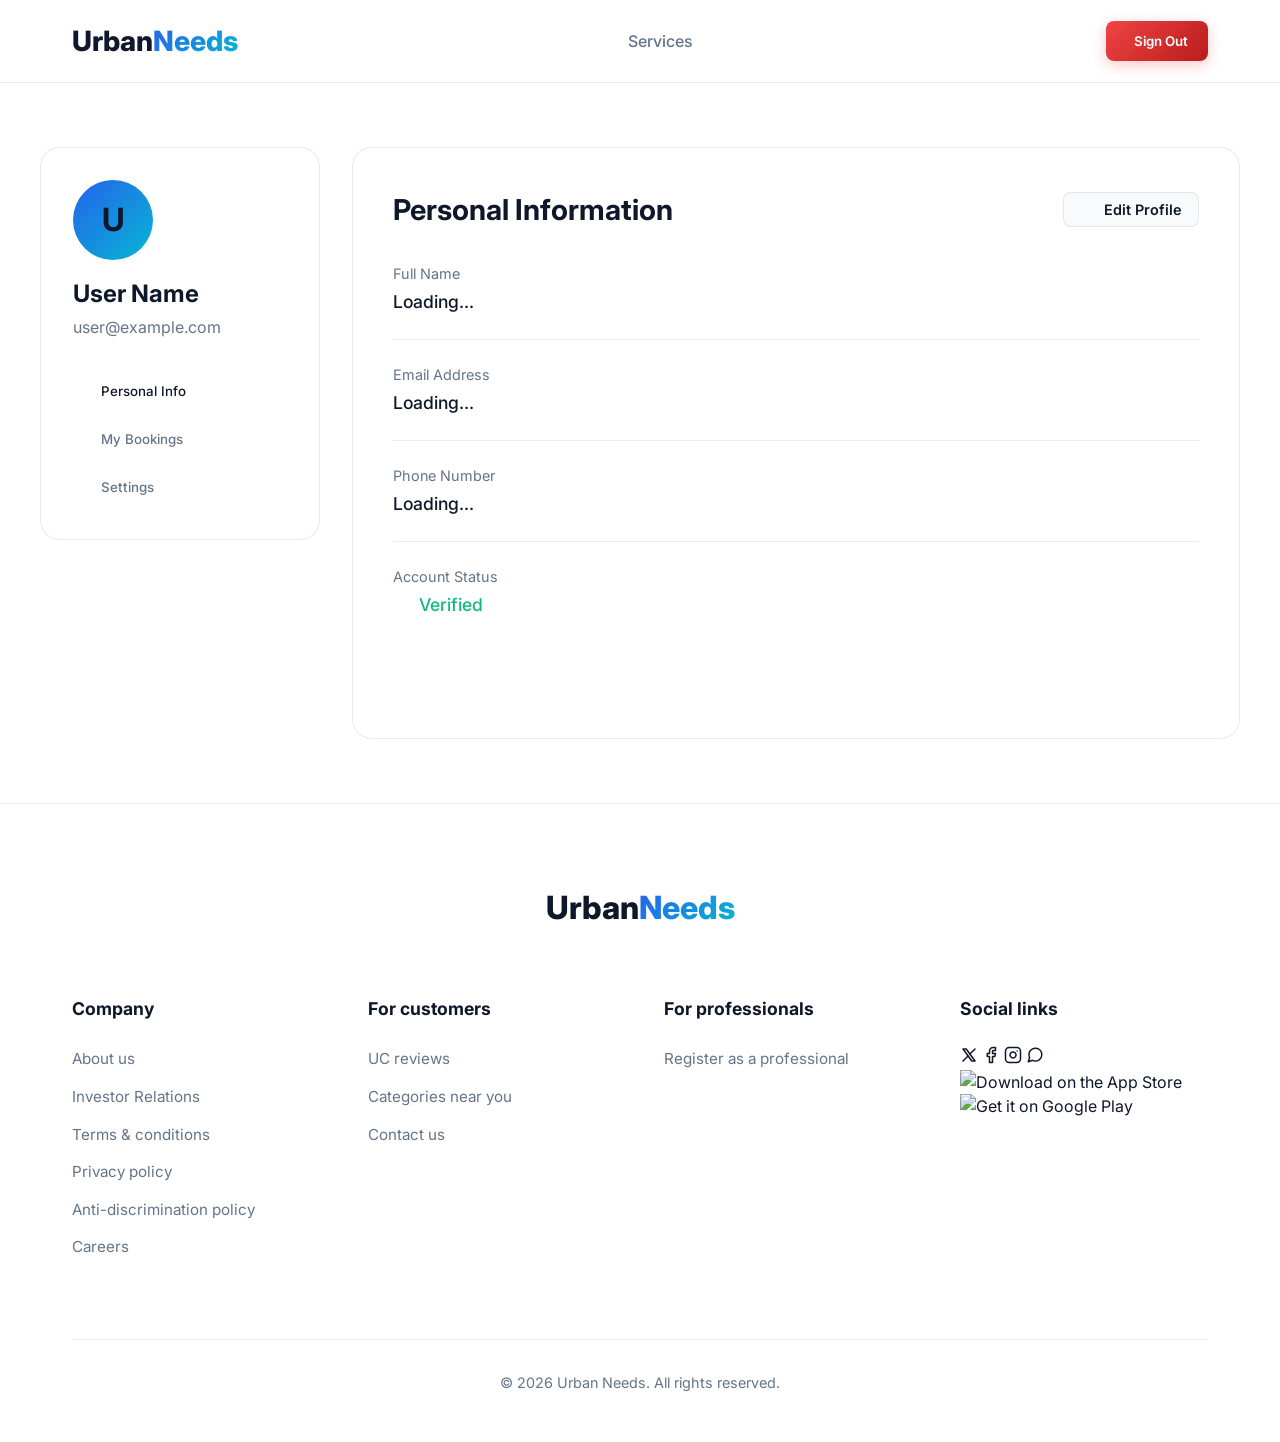
==== commit 5fcdbe7b: "Add files via upload" ====
--- a/dashboard.html
+++ b/dashboard.html
@@ -120,6 +120,44 @@
         @media (max-width: 768px) {
             .dashboard-container {
                 grid-template-columns: 1fr;
+                padding: 1.5rem 0;
+            }
+            .sidebar {
+                text-align: center;
+                padding: 1.5rem;
+                margin-bottom: 1rem;
+            }
+            .profile-avatar {
+                margin: 0 auto 1.5rem;
+            }
+            .sidebar-menu {
+                flex-direction: row;
+                overflow-x: auto;
+                padding-bottom: 1rem;
+                margin-top: 1.5rem;
+                scrollbar-width: none;
+                gap: 0.75rem;
+            }
+            .sidebar-menu::-webkit-scrollbar { display: none; }
+            .menu-item {
+                white-space: nowrap;
+                padding: 0.6rem 1.25rem;
+                background: var(--bg-secondary);
+                border: 1px solid var(--glass-border);
+                border-radius: 100px;
+            }
+            .menu-item.active {
+                background: var(--accent-primary);
+                color: white;
+                border-color: var(--accent-primary);
+            }
+            .content-panel {
+                padding: 1.5rem;
+                border-radius: var(--border-radius-lg);
+            }
+            .info-group {
+                margin-bottom: 1.25rem;
+                padding-bottom: 1.25rem;
             }
         }
     </style>
@@ -135,8 +173,8 @@
                 <a href="index.html#services" class="nav-link">Services</a>
             </div>
             <div class="actions">
-                <button class="btn-danger" onclick="logout()"><i data-lucide="log-out"></i> <span>Sign
-                        Out</span></button>
+                <button class="icon-btn" onclick="transitionTo('index.html')"><i data-lucide="home"></i></button>
+                <button class="btn-danger" onclick="logout()"><i data-lucide="log-out"></i> <span>Sign Out</span></button>
             </div>
         </div>
     </nav>
@@ -345,7 +383,6 @@
             </div>
 
             <div class="footer-bottom">
-                <p>* As on December 31, 2024</p>
                 <p>&copy; 2026 Urban Needs. All rights reserved.</p>
             </div>
         </div>
--- a/styles.css
+++ b/styles.css
@@ -307,7 +307,15 @@
   #logout-btn span { display: none; }
 
   .footer { padding: 3rem 0 2rem; }
-  .footer-grid { grid-template-columns: repeat(3, 1fr); text-align: left; gap: 1rem; }
+  .footer-grid { 
+    display: grid; 
+    grid-template-columns: repeat(3, 1fr); 
+    gap: 1rem; 
+    text-align: left; 
+    width: 100%;
+  }
+  .footer-heading { font-size: 0.9rem; margin-bottom: 1rem; }
+  .footer-links a { font-size: 0.8rem; }
   .footer-logo-section { margin-bottom: 2rem; text-align: left; }
   .footer-bottom { margin-top: 3rem; padding-top: 1.5rem; text-align: left; }
 }
@@ -411,17 +419,8 @@
     .services-grid { grid-template-columns: 1fr; gap: 1.5rem; }
     .container { padding: 0 1.25rem; }
 
-    /* Dashboard Mobile Polish */
-    .dashboard-container { flex-direction: column; padding: 1rem; }
-    .dashboard-sidebar { width: 100%; margin-bottom: 2rem; border-right: none; border-bottom: 1px solid var(--glass-border); padding-bottom: 1rem; }
-    .sidebar-menu { 
-        display: flex; overflow-x: auto; gap: 1rem; padding-bottom: 0.5rem; 
-        scroll-behavior: smooth; -webkit-overflow-scrolling: touch; 
-    }
-    .menu-item { margin-bottom: 0; white-space: nowrap; padding: 0.5rem 1rem; }
-    .dashboard-content { padding: 0; }
-    .profile-header { flex-direction: column; text-align: center; gap: 1.5rem; }
-    .profile-info { align-items: center; }
+    /* Dashboard Mobile Polish handled in dashboard.html */
+    /* Dashboard Mobile Polish handled in dashboard.html */
 
     /* Faster Transitions for Mobile Snappiness */
     .page-transition-overlay { transition-duration: 0.3s; }
